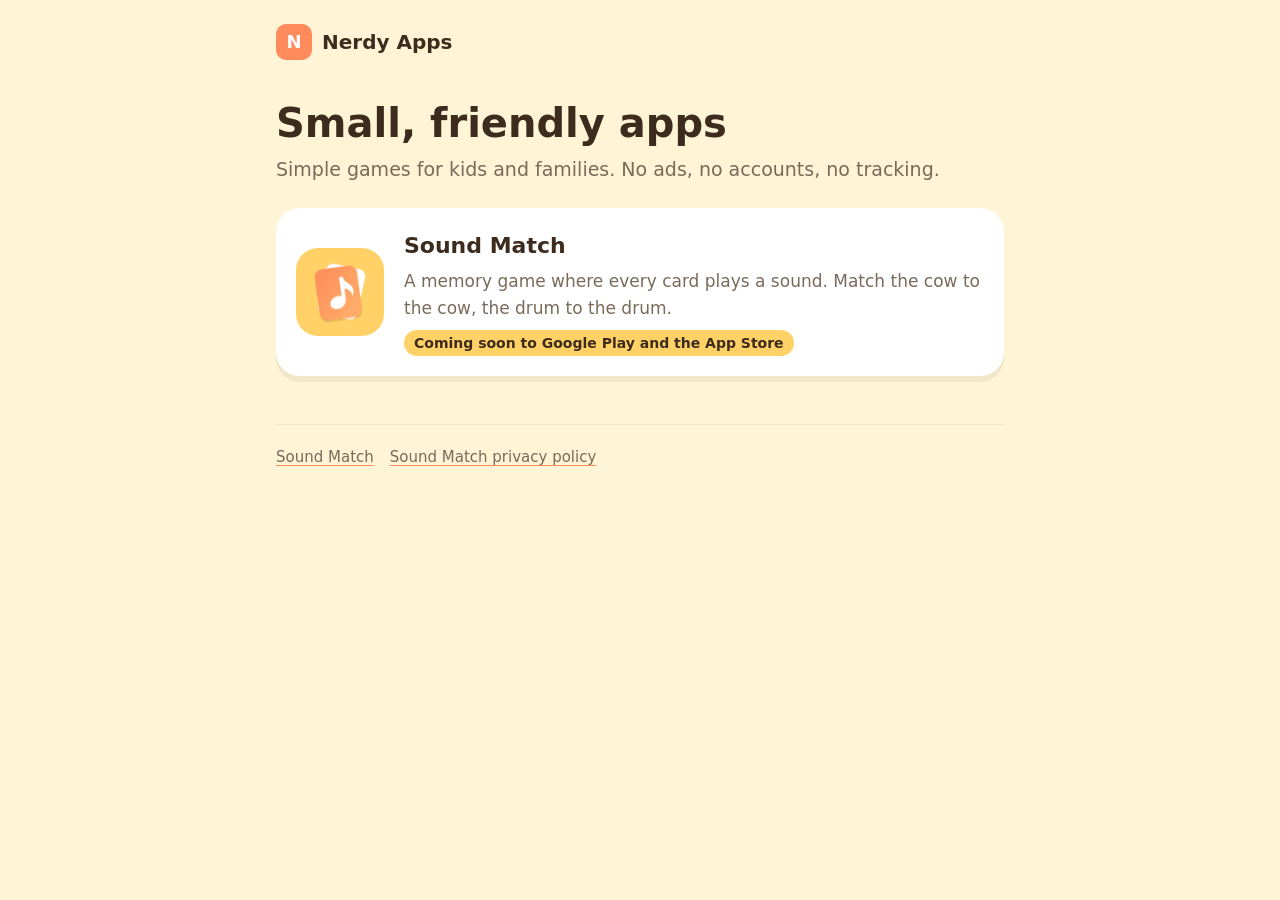
==== index.html @ 47984807 "Nerdy Apps site: home page, Sound Match page and privacy policy (draft)" ====
<!doctype html>
<html lang="en">
  <head>
    <meta charset="utf-8" />
    <meta name="viewport" content="width=device-width, initial-scale=1" />
    <title>Nerdy Apps</title>
    <meta name="description" content="Small, friendly apps for kids and families. No ads, no tracking." />
    <link rel="icon" href="/favicon.ico" />
    <link rel="stylesheet" href="/style.css" />
  </head>
  <body>
    <div class="wrap">
      <header class="site">
        <a href="/"><span class="logo" aria-hidden="true">N</span>Nerdy Apps</a>
      </header>

      <main>
        <h1>Small, friendly apps</h1>
        <p class="lead">Simple games for kids and families. No ads, no accounts, no tracking.</p>

        <a class="app" href="/soundmatch/">
          <img src="/soundmatch/icon.png" alt="" width="88" height="88" />
          <div>
            <h2>Sound Match</h2>
            <p>A memory game where every card plays a sound. Match the cow to the cow, the drum to the drum.</p>
            <span class="badge">Coming soon to Google Play and the App Store</span>
          </div>
        </a>
      </main>

      <footer class="site">
        <nav>
          <a href="/soundmatch/">Sound Match</a>
          <a href="/soundmatch/privacy/">Sound Match privacy policy</a>
        </nav>
      </footer>
    </div>
  </body>
</html>
---- style.css ----
:root {
  --bg: #fff4d6;
  --card: #ffffff;
  --ink: #3d2c1e;
  --muted: #7a6a5a;
  --accent: #ff8a5b;
  --accent-2: #ffd166;
  --line: #f0e4d2;
  color-scheme: light;
}

@media (prefers-color-scheme: dark) {
  :root:not([data-theme='light']) {
    --bg: #221a13;
    --card: #2e241b;
    --ink: #f6ead8;
    --muted: #c4b29c;
    --line: #3d3127;
    color-scheme: dark;
  }
}

* {
  box-sizing: border-box;
}

html {
  -webkit-text-size-adjust: 100%;
}

body {
  margin: 0;
  background: var(--bg);
  color: var(--ink);
  font: 17px/1.6 system-ui, 'Segoe UI', Roboto, sans-serif;
}

a {
  color: inherit;
  text-decoration-color: var(--accent);
  text-underline-offset: 3px;
}

.wrap {
  max-width: 760px;
  margin: 0 auto;
  padding: 0 16px;
}

header.site {
  padding: 24px 0;
}

header.site a {
  display: inline-flex;
  align-items: center;
  gap: 10px;
  font-weight: 700;
  font-size: 20px;
  text-decoration: none;
}

.logo {
  width: 36px;
  height: 36px;
  border-radius: 10px;
  display: grid;
  place-items: center;
  background: var(--accent);
  color: #fff;
  font-size: 18px;
}

main {
  padding-bottom: 48px;
}

h1 {
  font-size: clamp(28px, 6vw, 40px);
  line-height: 1.15;
  margin: 16px 0 8px;
}

h2 {
  font-size: 22px;
  margin: 32px 0 8px;
}

.lead {
  color: var(--muted);
  font-size: 19px;
  margin: 0 0 24px;
}

.app {
  display: flex;
  gap: 20px;
  align-items: center;
  padding: 20px;
  border-radius: 24px;
  background: var(--card);
  box-shadow: 0 6px 0 rgb(0 0 0 / 0.06);
  text-decoration: none;
}

.app img {
  width: 88px;
  height: 88px;
  border-radius: 22px;
  flex-shrink: 0;
}

.app h2 {
  margin: 0 0 4px;
}

.app p {
  margin: 0;
  color: var(--muted);
}

.badge {
  display: inline-block;
  margin-top: 8px;
  padding: 2px 10px;
  border-radius: 999px;
  background: var(--accent-2);
  color: #3d2c1e;
  font-size: 14px;
  font-weight: 600;
}

.facts {
  display: grid;
  grid-template-columns: repeat(auto-fit, minmax(200px, 1fr));
  gap: 12px;
  padding: 0;
  margin: 16px 0;
  list-style: none;
}

.facts li {
  padding: 14px 16px;
  border-radius: 16px;
  background: var(--card);
}

.facts strong {
  display: block;
}

.doc {
  background: var(--card);
  border-radius: 24px;
  padding: 8px 24px 24px;
}

.doc h2 {
  font-size: 19px;
}

.doc p,
.doc li {
  max-width: 68ch;
}

.meta {
  color: var(--muted);
  font-size: 15px;
}

footer.site {
  border-top: 1px solid var(--line);
  padding: 20px 0 32px;
  color: var(--muted);
  font-size: 15px;
}

footer.site nav {
  display: flex;
  flex-wrap: wrap;
  gap: 16px;
}
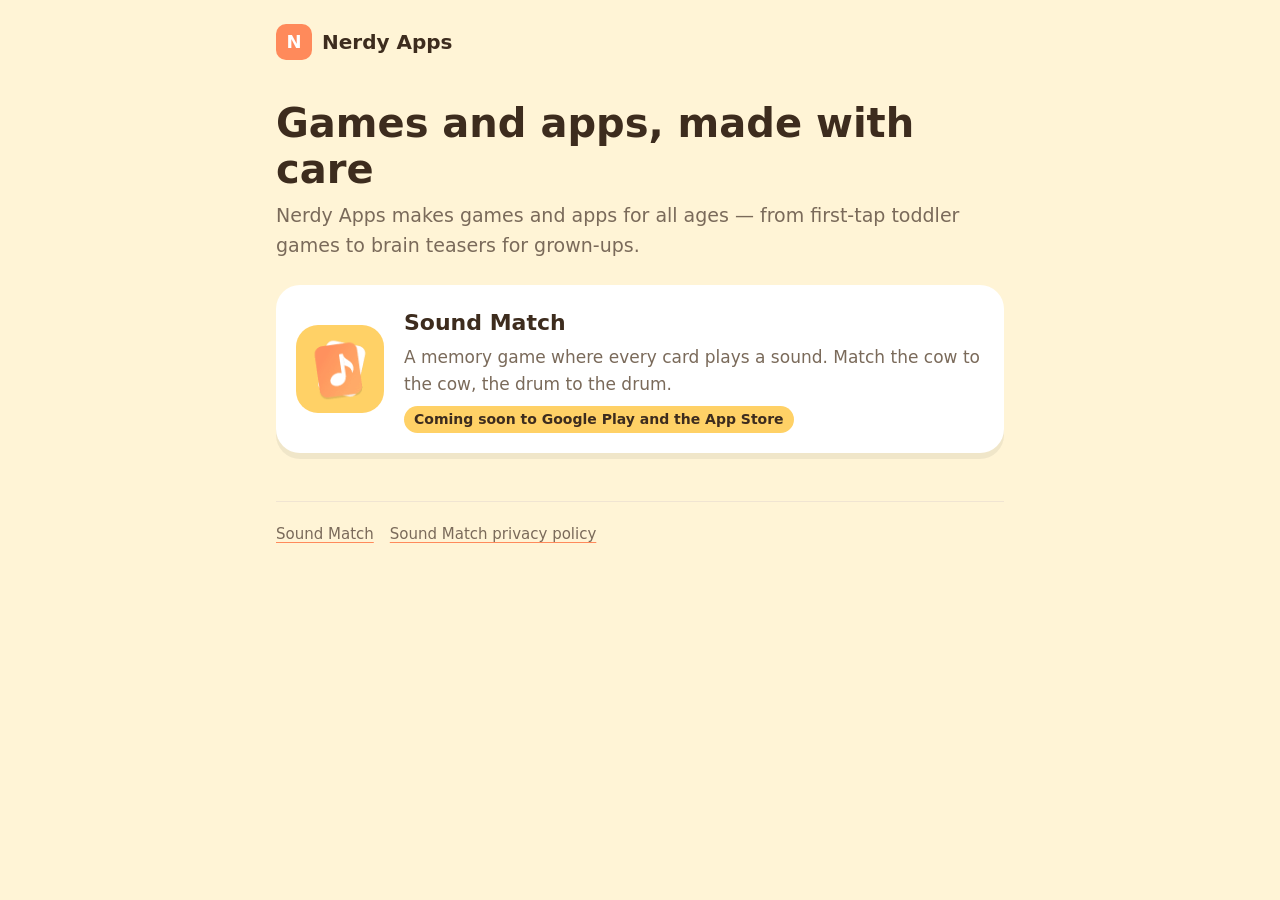
==== commit a9fcf721: "Home page: describe Nerdy Apps as games for all ages; keep app promises on app pages" ====
--- a/index.html
+++ b/index.html
@@ -4,7 +4,7 @@
     <meta charset="utf-8" />
     <meta name="viewport" content="width=device-width, initial-scale=1" />
     <title>Nerdy Apps</title>
-    <meta name="description" content="Small, friendly apps for kids and families. No ads, no tracking." />
+    <meta name="description" content="Nerdy Apps makes games and apps for all ages, from toddler games to brain teasers for grown-ups." />
     <link rel="icon" href="/favicon.ico" />
     <link rel="stylesheet" href="/style.css" />
   </head>
@@ -15,8 +15,11 @@
       </header>
 
       <main>
-        <h1>Small, friendly apps</h1>
-        <p class="lead">Simple games for kids and families. No ads, no accounts, no tracking.</p>
+        <h1>Games and apps, made with care</h1>
+        <p class="lead">
+          Nerdy Apps makes games and apps for all ages — from first-tap toddler games to brain teasers for
+          grown-ups.
+        </p>
 
         <a class="app" href="/soundmatch/">
           <img src="/soundmatch/icon.png" alt="" width="88" height="88" />
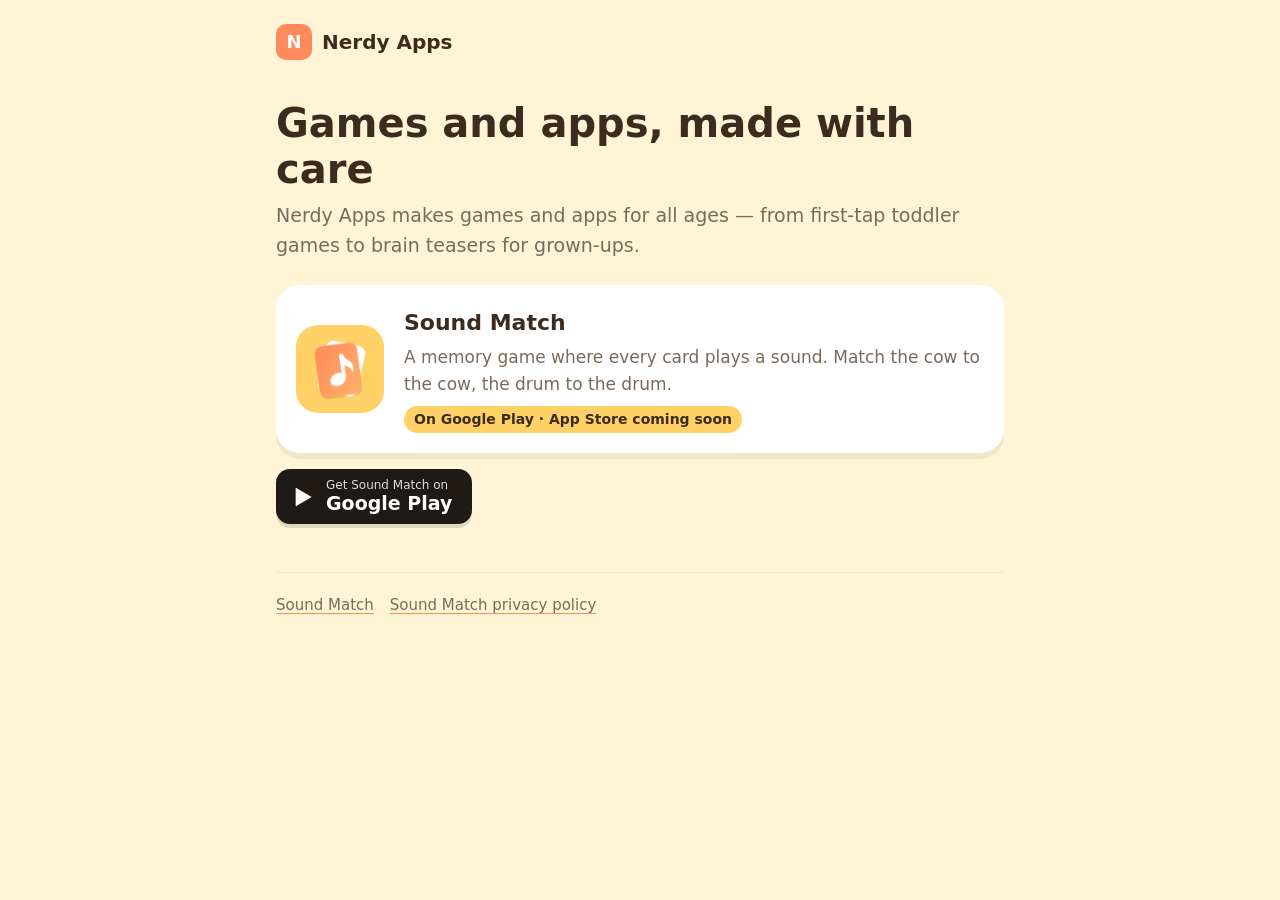
==== commit 2fbbbe8d: "Sound Match is on Google Play: store button on the home and app pages" ====
--- a/index.html
+++ b/index.html
@@ -26,9 +26,16 @@
           <div>
             <h2>Sound Match</h2>
             <p>A memory game where every card plays a sound. Match the cow to the cow, the drum to the drum.</p>
-            <span class="badge">Coming soon to Google Play and the App Store</span>
+            <span class="badge">On Google Play · App Store coming soon</span>
           </div>
         </a>
+
+        <p class="stores">
+          <a class="store" href="https://play.google.com/store/apps/details?id=com.nerdyapps.soundmatch">
+            <svg viewBox="0 0 24 24" width="22" height="22" aria-hidden="true"><path fill="currentColor" d="M4 2.5v19c0 .4.4.6.7.4L21 12.4c.3-.2.3-.6 0-.8L4.7 2.1c-.3-.2-.7 0-.7.4z"/></svg>
+            <span><small>Get Sound Match on</small>Google Play</span>
+          </a>
+        </p>
       </main>
 
       <footer class="site">
--- a/style.css
+++ b/style.css
@@ -130,6 +130,53 @@
   font-weight: 600;
 }
 
+.stores {
+  margin: 16px 0 0;
+}
+
+.store {
+  display: inline-flex;
+  align-items: center;
+  gap: 12px;
+  padding: 10px 20px 10px 16px;
+  border-radius: 14px;
+  background: #1f1a16;
+  color: #fff;
+  text-decoration: none;
+  box-shadow: 0 4px 0 rgb(0 0 0 / 0.12);
+}
+
+.store:hover,
+.store:focus-visible {
+  background: #000;
+}
+
+.store span {
+  display: flex;
+  flex-direction: column;
+  line-height: 1.15;
+  font-weight: 700;
+  font-size: 19px;
+}
+
+.store small {
+  font-weight: 500;
+  font-size: 12px;
+  opacity: 0.85;
+}
+
+@media (prefers-color-scheme: dark) {
+  :root:not([data-theme='light']) .store {
+    background: #fff;
+    color: #1f1a16;
+  }
+
+  :root:not([data-theme='light']) .store:hover,
+  :root:not([data-theme='light']) .store:focus-visible {
+    background: #f0e4d2;
+  }
+}
+
 .facts {
   display: grid;
   grid-template-columns: repeat(auto-fit, minmax(200px, 1fr));
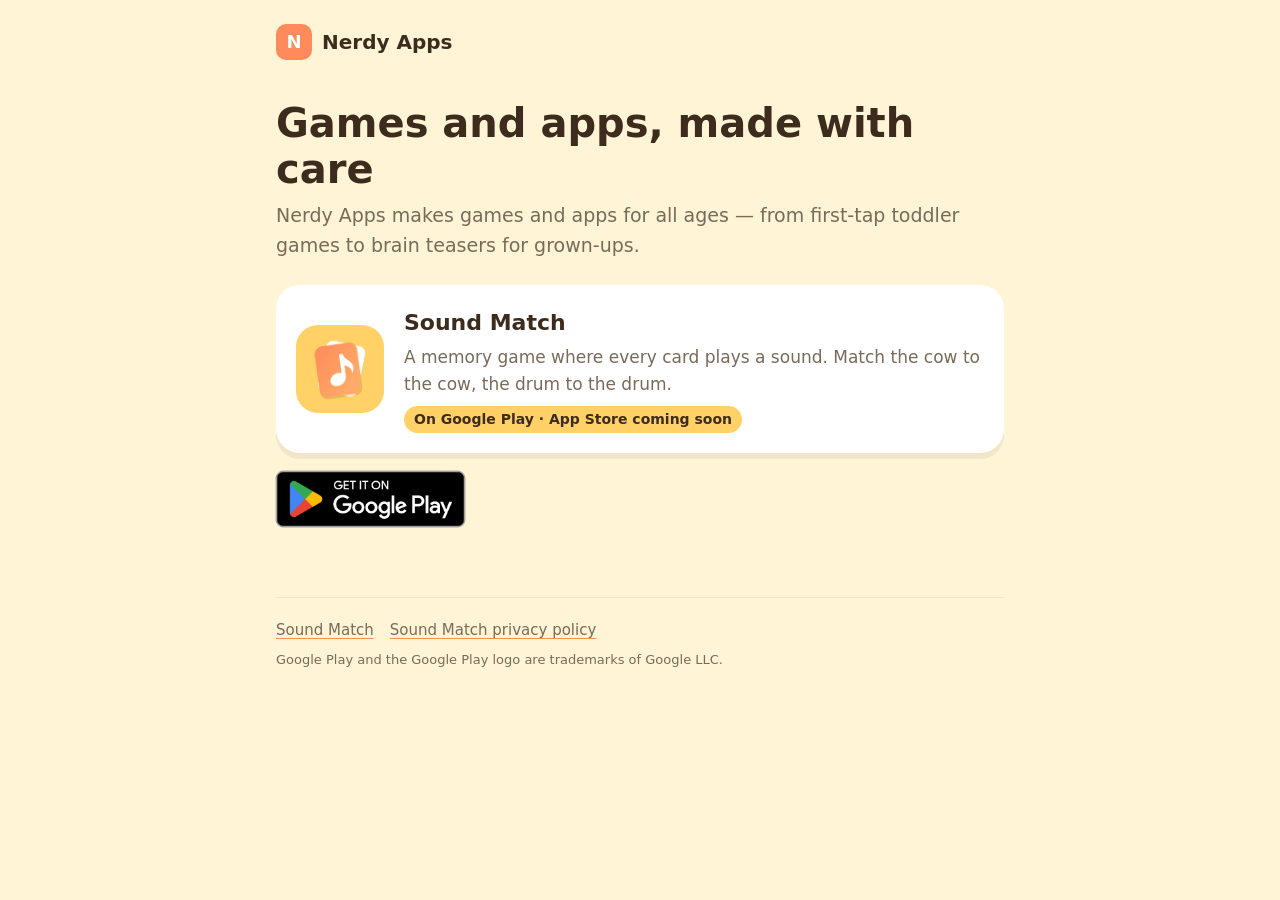
==== commit 6acee6c4: "Use the official Google Play badge, with Google's trademark notice" ====
--- a/index.html
+++ b/index.html
@@ -32,8 +32,7 @@
 
         <p class="stores">
           <a class="store" href="https://play.google.com/store/apps/details?id=com.nerdyapps.soundmatch">
-            <svg viewBox="0 0 24 24" width="22" height="22" aria-hidden="true"><path fill="currentColor" d="M4 2.5v19c0 .4.4.6.7.4L21 12.4c.3-.2.3-.6 0-.8L4.7 2.1c-.3-.2-.7 0-.7.4z"/></svg>
-            <span><small>Get Sound Match on</small>Google Play</span>
+            <img src="/images/google-play-badge.png" alt="Get Sound Match on Google Play" width="217" height="84" />
           </a>
         </p>
       </main>
@@ -43,6 +42,7 @@
           <a href="/soundmatch/">Sound Match</a>
           <a href="/soundmatch/privacy/">Sound Match privacy policy</a>
         </nav>
+        <p class="legal">Google Play and the Google Play logo are trademarks of Google LLC.</p>
       </footer>
     </div>
   </body>
--- a/style.css
+++ b/style.css
@@ -131,50 +131,25 @@
 }
 
 .stores {
-  margin: 16px 0 0;
-}
-
+  margin: 4px 0 0;
+}
+
+/* The official badge image has clear space built in; the negative margin lines its edge up with the card. */
 .store {
-  display: inline-flex;
-  align-items: center;
-  gap: 12px;
-  padding: 10px 20px 10px 16px;
-  border-radius: 14px;
-  background: #1f1a16;
-  color: #fff;
-  text-decoration: none;
-  box-shadow: 0 4px 0 rgb(0 0 0 / 0.12);
-}
-
-.store:hover,
-.store:focus-visible {
-  background: #000;
-}
-
-.store span {
-  display: flex;
-  flex-direction: column;
-  line-height: 1.15;
-  font-weight: 700;
-  font-size: 19px;
-}
-
-.store small {
-  font-weight: 500;
-  font-size: 12px;
-  opacity: 0.85;
-}
-
-@media (prefers-color-scheme: dark) {
-  :root:not([data-theme='light']) .store {
-    background: #fff;
-    color: #1f1a16;
-  }
-
-  :root:not([data-theme='light']) .store:hover,
-  :root:not([data-theme='light']) .store:focus-visible {
-    background: #f0e4d2;
-  }
+  display: inline-block;
+  margin-left: -14px;
+  border-radius: 12px;
+}
+
+.store img {
+  display: block;
+  width: 217px;
+  height: auto;
+}
+
+.legal {
+  font-size: 13px;
+  margin: 8px 0 0;
 }
 
 .facts {
